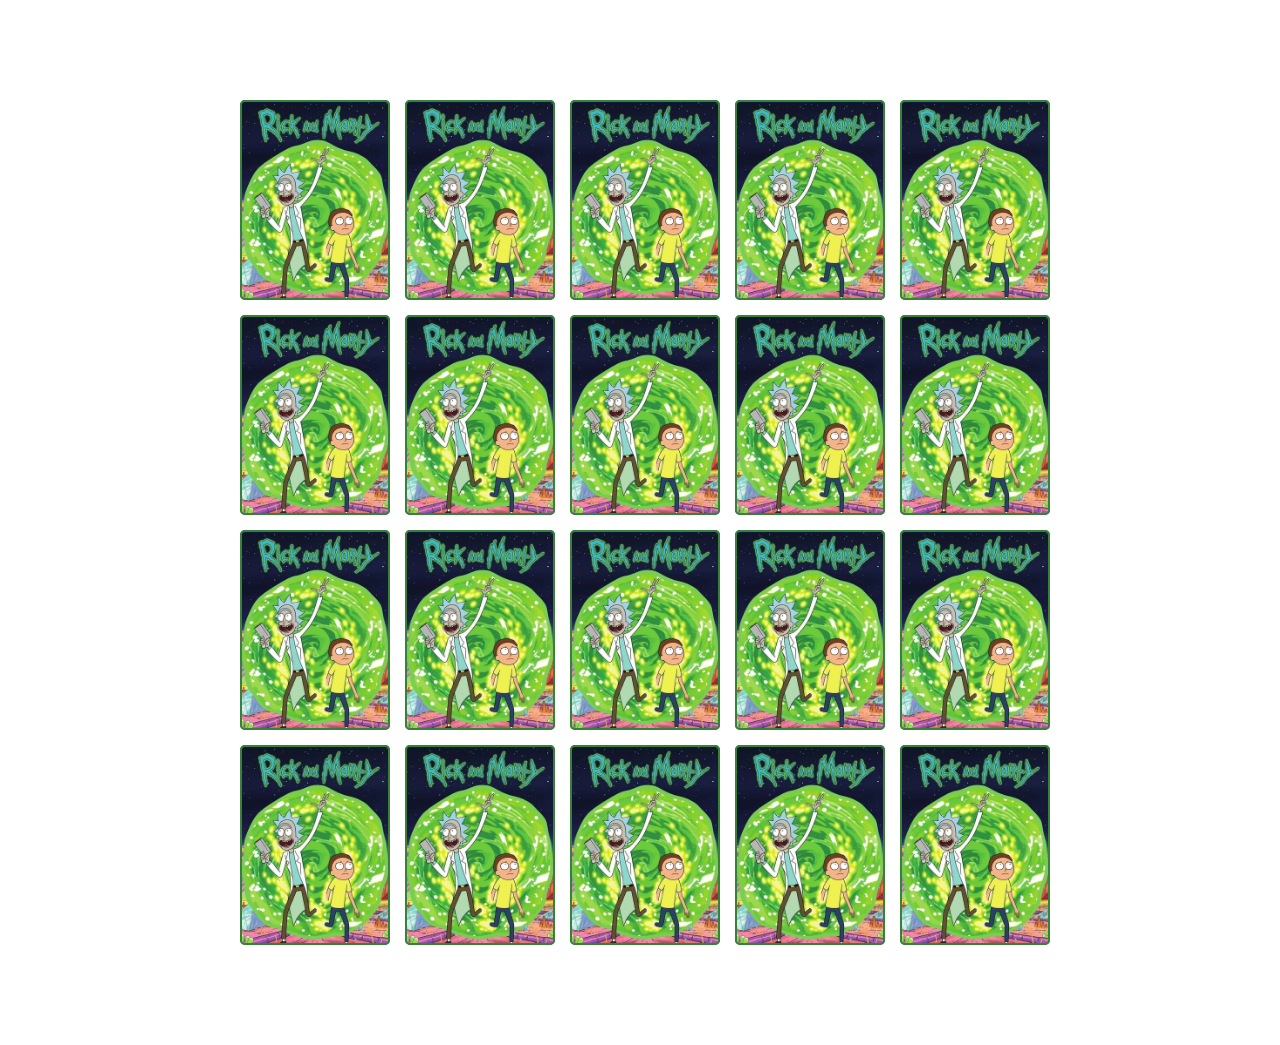
==== pages/game.html @ 8259ab94 "implementada lógica de validação de cartas e montagem do grid dinaminco e aleatório" ====
<!DOCTYPE html>
<html lang="en">
<head>
    <meta charset="UTF-8">
    <meta name="viewport" content="width=device-width, initial-scale=1.0">
    <link rel="stylesheet" href="../css/reset.css">
    <link rel="stylesheet" href="../css/game.css">

    <script defer src="../js/game.js"></script>

    <title>Memory Game</title>
</head>
<body>
    <div class="grid">

    </div>
</body>
</html>
---- css/game.css ----
.grid {
    grid-template-columns: repeat(5, 1fr);
    gap: 15px;
    display: grid;
    width: 100%;
    max-width: 800px;
    margin: 100px auto;
}

.card{
    aspect-ratio: 3/4;
    width: 100%;
    height: 200px;
    border-radius: 5px;
    position: relative;
    transition: all 600ms ease;
    transform-style: preserve-3d;
    background-color: rgba(131, 209, 209, 0.494);
}

.face {
    width: 100%;
    height: 100%;
    position: absolute;
    background-size: cover;
    background-position: center;
    border: 2px solid #39813a;
    border-radius: 5px;
    transition: all 600ms ease;

}

.front{
    transform: rotateY(180deg);

}

.back{
   background-image: url('../images/back.png');
   backface-visibility: hidden;
}

.reveal-card {
    transform: rotateY(180deg) ;

}

.disabled-card {
    filter: saturate(0);
    opacity: 0.5;
}
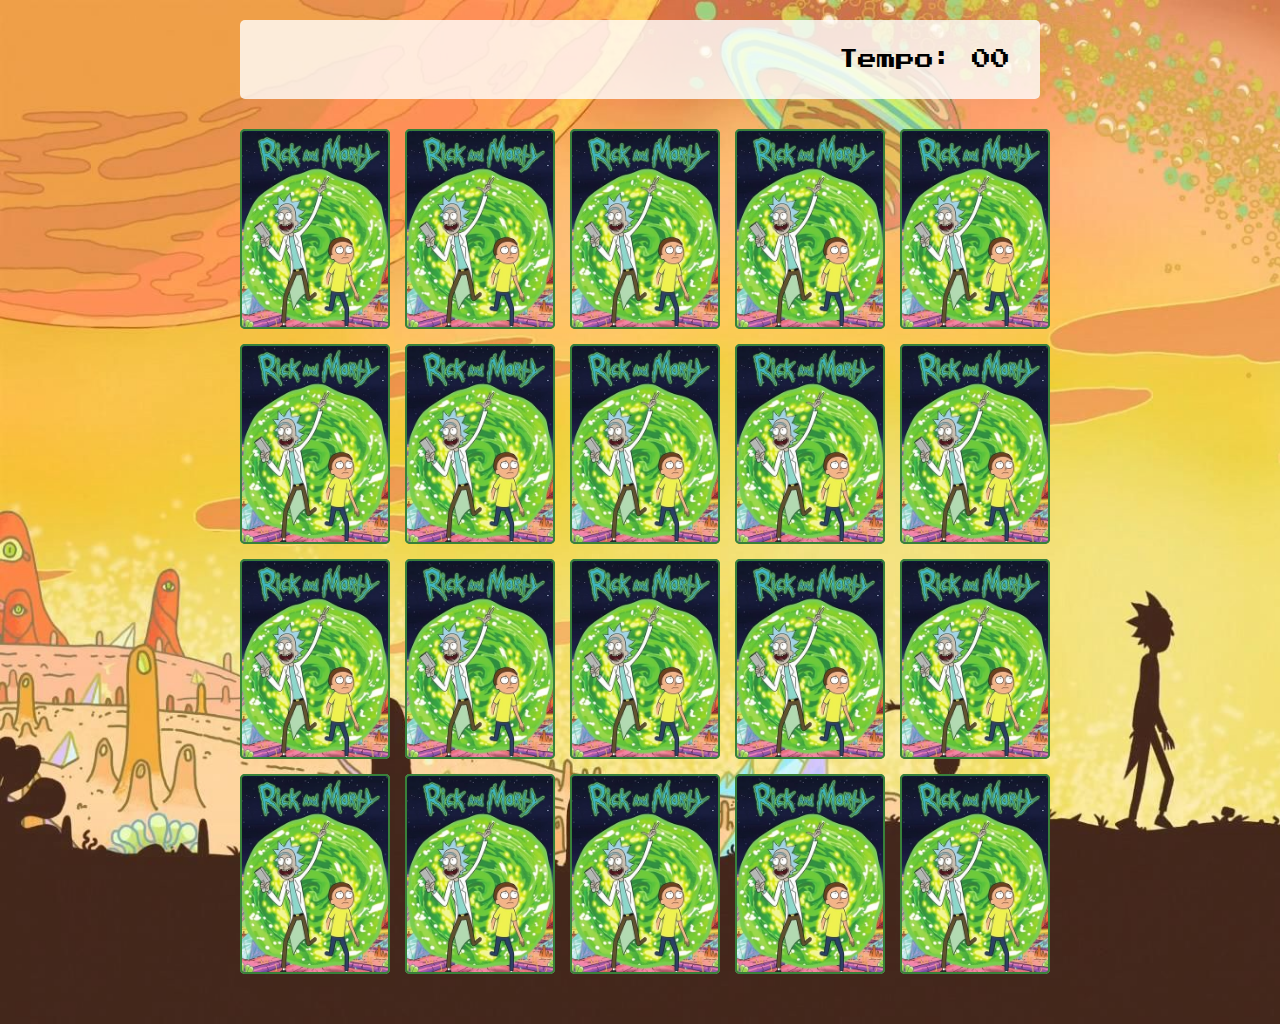
==== commit 409ad95d: "Ajustes finais e finalização do projeto" ====
--- a/pages/game.html
+++ b/pages/game.html
@@ -11,8 +11,13 @@
     <title>Memory Game</title>
 </head>
 <body>
-    <div class="grid">
+    <main>
+    <header>
+        <span class="player"></span>
+        <span>Tempo: <span class="timer">00</span></span>
 
-    </div>
+    </header>
+    <div class="grid"></div>
+</main>
 </body>
 </html>--- a/css/game.css
+++ b/css/game.css
@@ -1,3 +1,29 @@
+main {
+    display: flex;
+    flex-direction: column;
+    width: 100%;
+    background-image: url('../images/bg.jpg');
+    background-size: cover;
+    min-height: 100vh;
+    align-items: center;
+    justify-content: center;
+    padding: 20px 20px 50px;
+}
+
+header {
+    display: flex;
+    align-items: center;
+    justify-content: space-between;
+    width: 100%;
+    max-width: 800px;
+    background-color: rgba(255, 255, 255, 0.8);
+    padding: 30px;
+    margin: 0 0 30px;
+    border-radius: 5px;
+    font-size: 1.2em;
+
+}
+
 
 .grid {
     grid-template-columns: repeat(5, 1fr);
@@ -5,10 +31,10 @@
     display: grid;
     width: 100%;
     max-width: 800px;
-    margin: 100px auto;
+    margin: 0 auto;
 }
 
-.card{
+.card {
     aspect-ratio: 3/4;
     width: 100%;
     height: 200px;
@@ -17,6 +43,7 @@
     transition: all 600ms ease;
     transform-style: preserve-3d;
     background-color: rgba(131, 209, 209, 0.494);
+    background-color: #d4d4d4
 }
 
 .face {
@@ -31,22 +58,22 @@
 
 }
 
-.front{
+.front {
     transform: rotateY(180deg);
 
 }
 
-.back{
-   background-image: url('../images/back.png');
-   backface-visibility: hidden;
+.back {
+    background-image: url('../images/back.png');
+    backface-visibility: hidden;
 }
 
 .reveal-card {
-    transform: rotateY(180deg) ;
+    transform: rotateY(180deg);
 
 }
 
 .disabled-card {
     filter: saturate(0);
     opacity: 0.5;
-}
+}